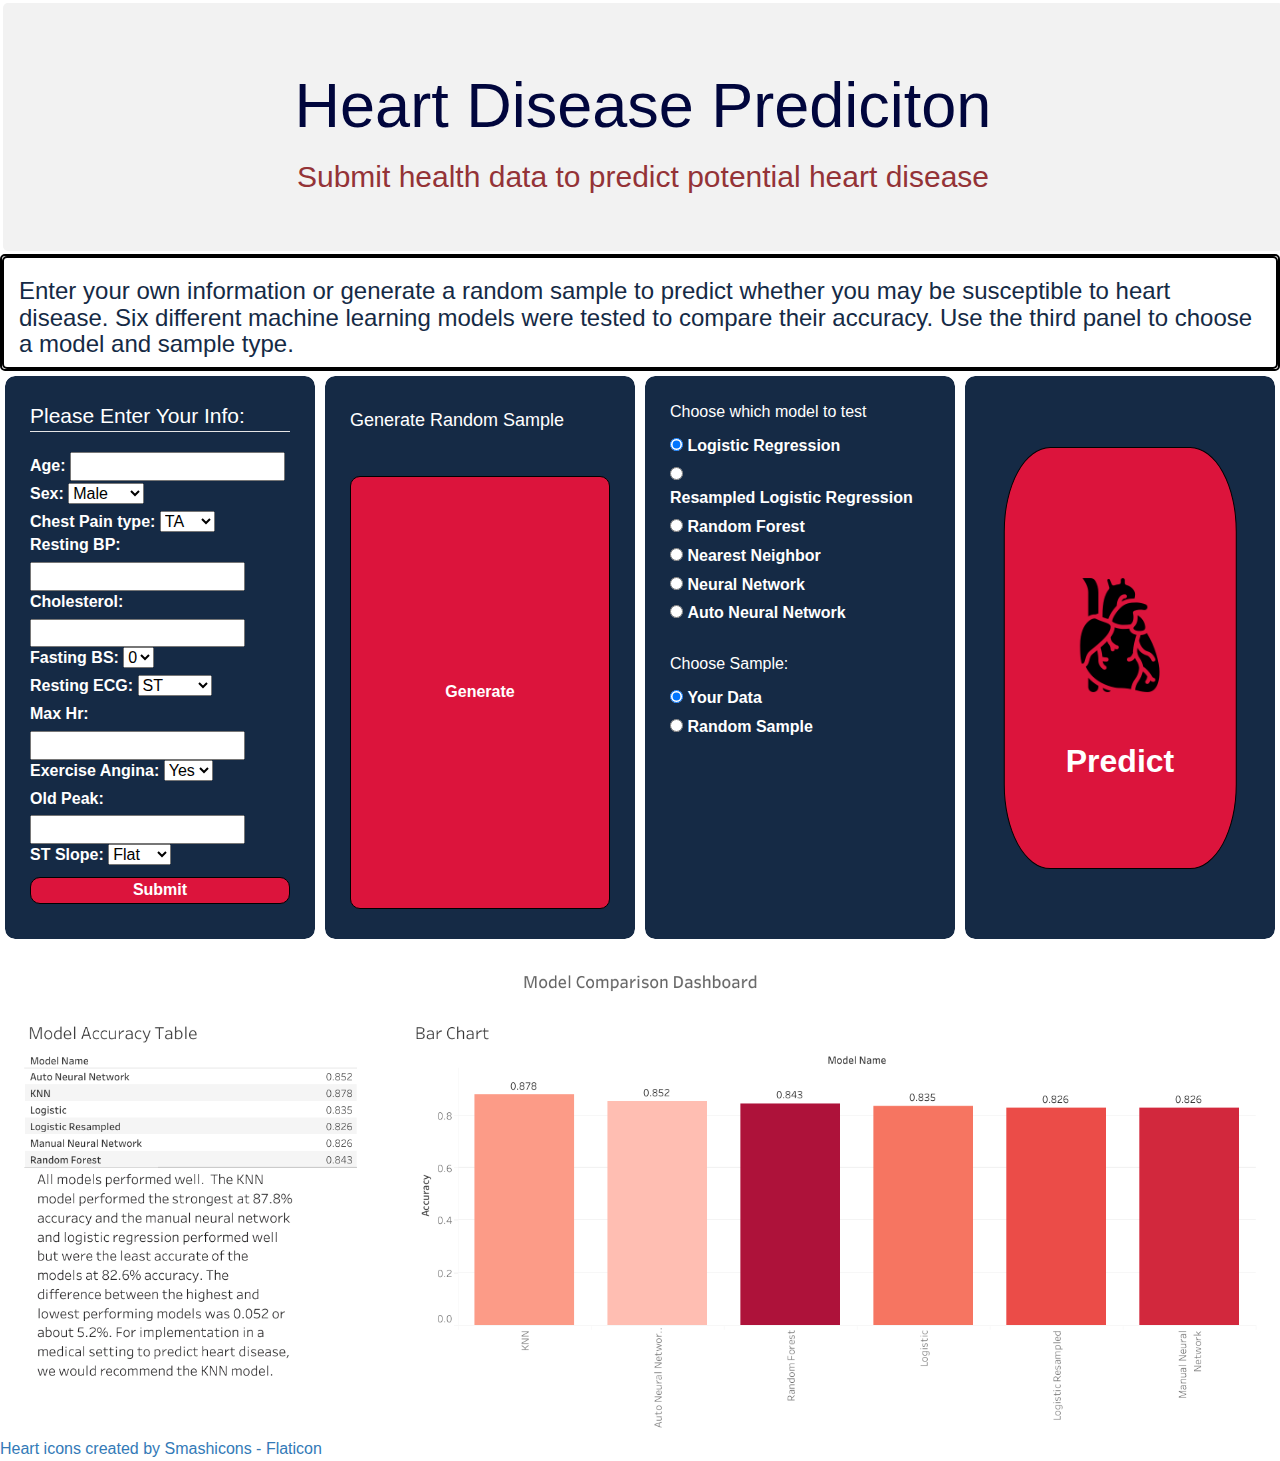
==== Web App/templates/index.html @ aee4b9ca "finished css" ====
<!DOCTYPE html>
<html lang="en">

<head>
  <meta charset="UTF-8">
  <meta name="viewport" content="width=device-width, initial-scale=1.0">
  <meta http-equiv="X-UA-Compatible" content="ie=edge">
  <title>Heart Disease Prediciton</title>
  <link rel="stylesheet" href="https://maxcdn.bootstrapcdn.com/bootstrap/3.3.7/css/bootstrap.min.css">
  <link rel="stylesheet" href="../static/css/style.css" />
  <link rel="icon" href="../static/css/heart.png" type="image/x-icon"/>
</head>

<body>
    <div class="container-fluid">
        <div class="row">
            <div class="col-md-12 jumbotron text-center" id="title-panel">
              <h1>Heart Disease Prediciton</h1>
              <h2 id="subtitle">Submit health data to predict potential heart disease</h2>
            </div>
        </div>
        <div class="row" id="info">
          <div class="col-md-12" id="info">
            <h3 id="info-text">Enter your own information or generate a random sample to predict whether you may be susceptible to heart disease. Six different machine learning models were tested to compare their accuracy. Use the third panel to choose a model and sample type.</h3>
          </div>
        </div>
        <div class="row display-flex" id="predictor">
            <div class="col-md-3" id="input-data">
                <form>
                    <legend>Please Enter Your Info: </legend>
                      <label for="age">Age:</label>
                      <input type="number" id="age" name="age"></input><br>
                      <label for="sex">Sex:</label>
                      <select id="sex" name="sex">
                        <option value="M">Male</option>
                        <option value="F">Female</option>
                      </select><br>
                      <label for="age">Chest Pain type:</select>
                      <select id="chest-pain" name="chest-pain">
                        <option value="TA">TA</option>
                        <option value="NAP">NAP</option>
                        <option value="ATA">ATA</option>
                        <option value="ASY">ASY</option>
                      </select><br>
                      <label for="rest-bp">Resting BP: </label>
                      <input type="number" id="rest-bp" name="rest-bp"></input><br>
                      <label for="chol">Cholesterol:</label>
                      <input type="number" id="chol" name="chol"></input><br>
                      <label for="fast-bs">Fasting BS:</label>
                      <select id="fast-bs" name="fast-bs">
                        <option value="0">0</option>
                        <option value="1">1</option>
                      </select><br>
                      <label for="rest-ecg">Resting ECG:</label>
                      <select id="rest-ecg" name="rest-ecg">
                        <option value="ST">ST</option>
                        <option value="LVH">LVH</option>
                        <option value="Normal">Normal</option>
                      </select><br>
                      <label for="max-hr">Max Hr:</label>
                      <input type="number" id="max-hr" name="max-hr"></input><br>
                      <label for="exer-ang">Exercise Angina:</label>
                      <select id="exer-ang" name="exer-ang">
                        <option value="Y">Yes</option>
                        <option value="N">No</option>
                      </select><br>
                      <label for="oldpeak">Old Peak:</label>
                      <input type="number" id="oldpeak" name="oldpeak"></input><br>
                      <label for="st-slope">ST Slope:</label>
                      <select id="st-slope" name="st-slope">
                        <option value="Flat">Flat</option>
                        <option value="Up">Up</option>
                        <option value="Down">Down</option>
                      </select><br>
                </form>
                <button id="user-submit">Submit</button>
            </div>
            <div class="col-md-3" id="create-random-person">
                <h4>Generate Random Sample</h4>
                <div id="sample-metadata-random" class="panel-body"></div>
                <button id="random-person">Generate</button>
            </div>
            <div class="col-md-3" id="choose-model-panel">
              <p>Choose which model to test</p>
              <form>
                <input type="radio" id="log-reg" value="log-reg" name="choose-model" checked="checked">
                <label for="log-reg">Logistic Regression</label><br>
                <input type="radio" id="re-log-reg" value="re-log-reg" name="choose-model">
                <label for="re-log-reg">Resampled Logistic Regression</label><br>
                <input type="radio" id="rand-for" value="rand-for" name="choose-model">
                <label for="rand-for">Random Forest</label><br>
                <input type="radio" id="knn" value="knn" name="choose-model">
                <label for="knn">Nearest Neighbor</label><br>
                <input type="radio" id="neur-net" value="neur-net" name="choose-model">
                <label for="neur-net">Neural Network</label><br>
                <input type="radio" id="auto-neur-net" value="auto-neur-net" name="choose-model">
                <label for="auto-neur-net">Auto Neural Network</label><br>
              </form><br>
              <p>Choose Sample: </p>
              <form>
                <input type="radio" id="user-input" value="user" name="choose-sample" checked="checked">
                <label for="user-input">Your Data</label><br>
                <input type="radio" id="rand-samp" value="random" name="choose-sample">
                <label for="rand-samp">Random Sample</label>
              </form>
            </div>
            <div class="col-md-3" id="result-panel">
              <form id="send-to-flask" action="/log_res" method="post" name="send-to-flask">
                <input type='hidden' id='hidden-age' name='hidden-age'/>
                <input type='hidden' id='hidden-sex' name='hidden-sex'/>
                <input type='hidden' id='hidden-chest-pain' name='hidden-chest-pain'/>
                <input type='hidden' id='hidden-resting-BP' name='hidden-resting-BP'/>
                <input type='hidden' id='hidden-chol' name='hidden-chol'/>
                <input type='hidden' id='hidden-fast-BS' name='hidden-fast-BS'/>
                <input type='hidden' id='hidden-rest-ECG' name='hidden-rest-ECG'/>
                <input type='hidden' id='hidden-max-HR' name='hidden-max-HR'/>
                <input type='hidden' id='hidden-exer-ang' name='hidden-exer-ang'/>
                <input type='hidden' id='hidden-oldpeak' name='hidden-oldpeak'/>
                <input type='hidden' id='hidden-slop-ST' name='hidden-slop-ST'/>
              </form>
              <button type='submit' form='send-to-flask' id="run-model" value="submit"><img src="../static/css/heart.png" id="heart-button"><br>Predict</button>
            </div>
        </div>
        <div class="row" id="visuals">
          <div class="col-md-12">
            <img src="../../model_comparison_dashboard.png" id="accuract-table"></img>
          </div>
        </div>
    </div>

  <script src="https://d3js.org/d3.v7.min.js"></script>
  <script src="https://cdn.plot.ly/plotly-latest.min.js"></script>
  <script src="../static/js/app.js"></script>
  <a href="https://www.flaticon.com/free-icons/heart" title="heart icons">Heart icons created by Smashicons - Flaticon</a>
</body>

</html>
---- Web App/static/css/style.css ----
@font-face {
    font-family: "Benton Sans";
    src:
      url("https://assets.staticlp.com/javascripts/2c8c3478-e1ba-4af3-bfd0-9fea259fc17f-3.woff") format("woff"),
      url("https://assets.staticlp.com/javascripts/2c8c3478-e1ba-4af3-bfd0-9fea259fc17f-1.ttf") format("truetype");
    font-style: normal;
    font-stretch: normal;
    // font-weight: var(--font-weight-light, 300);
    font-weight: 300;
    font-display: swap;
}

html,body,legend,h1,h2,h4,h5 {
    font-family: "Benton Sans",
    sans-serif;
    color: white;
}
body {
    background-color: white;
    font-size: medium;
}

label {
    color:white
}

select {
    color: black;
    font-weight: normal;
}

input {
    color:black;
    font-weight: normal;
}

button {
    width: 100%;
    height: 100%;
    background-color:crimson;
    box-sizing: border-box;
    border: 1px solid black;
    border-radius: 10px;
    color:white;
    font-size: medium;
    padding: 1px;
    margin: 5px;
    margin-left: 0;
    font-weight: bold;
}
img {
    max-width: 100%;
    max-height: 100%;
    object-fit:contain;
}

.container {
    background-color: white;
}

.row.display-flex {
    display: flex;
    flex-wrap: wrap;
}
  
.row.display-flex > [class*='col-'] {
    display: flex;
    flex-direction: column;
}

.col-md-3 {
    box-sizing: border-box;
    border: 5px solid white;
    border-radius: 15px;
    background-clip:padding-box;
    margin: 0 auto;
    text-align:justify;
    display: inline-block;
    background-color: rgb(21, 42, 69);
    padding: 25px;
}
#info {
    border: 2px solid black;
    border-radius: 5px;
    border-width: 2px;
    color:rgb(21, 42, 69);   
}

#info-type {
    color:rgb(21, 42, 69); 
}

#title-panel {
    background-color: #f2f2f2;
    color: rgb(1, 6, 61);
    margin: 3px;
    /* border: 2px solid black; */
    border-radius: 5px;
    border-width: 2px;
    font-size: x-large;
    font-weight: bolder;
}
#subtitle {
    color:rgb(148, 51, 55)
}
#input-data {
    /* background-color: teal; */
    font-size: medium;
    color:black;
}
#user-submit {
    width: 100%;
    height: 100%;
}
#create-random-person {
    /* background-color: steelblue; */
    color:white;
}
#choose-model-panel {
    /* background-color: orange; */
    color: white;
}
#result-panel {
    /* background-color: rgb(35, 145, 35); */
    color: white;
}
#run-model {
    width: 75%;
    height: 75%;
    border-radius: 20%;
    margin: 0;
    position: absolute;
    top: 50%;
    left: 50%;
    -ms-transform: translate(-50%, -50%);
    transform: translate(-50%, -50%);
    font-size:xx-large;
    align-items: center;
}
#heart-button {
    width: 50%;
    height: 50%;
}
#accuracy-table {
    box-sizing: border-box;
    border: 1px solid black;
    border-radius: 10px;
    background-clip:padding-box;
}
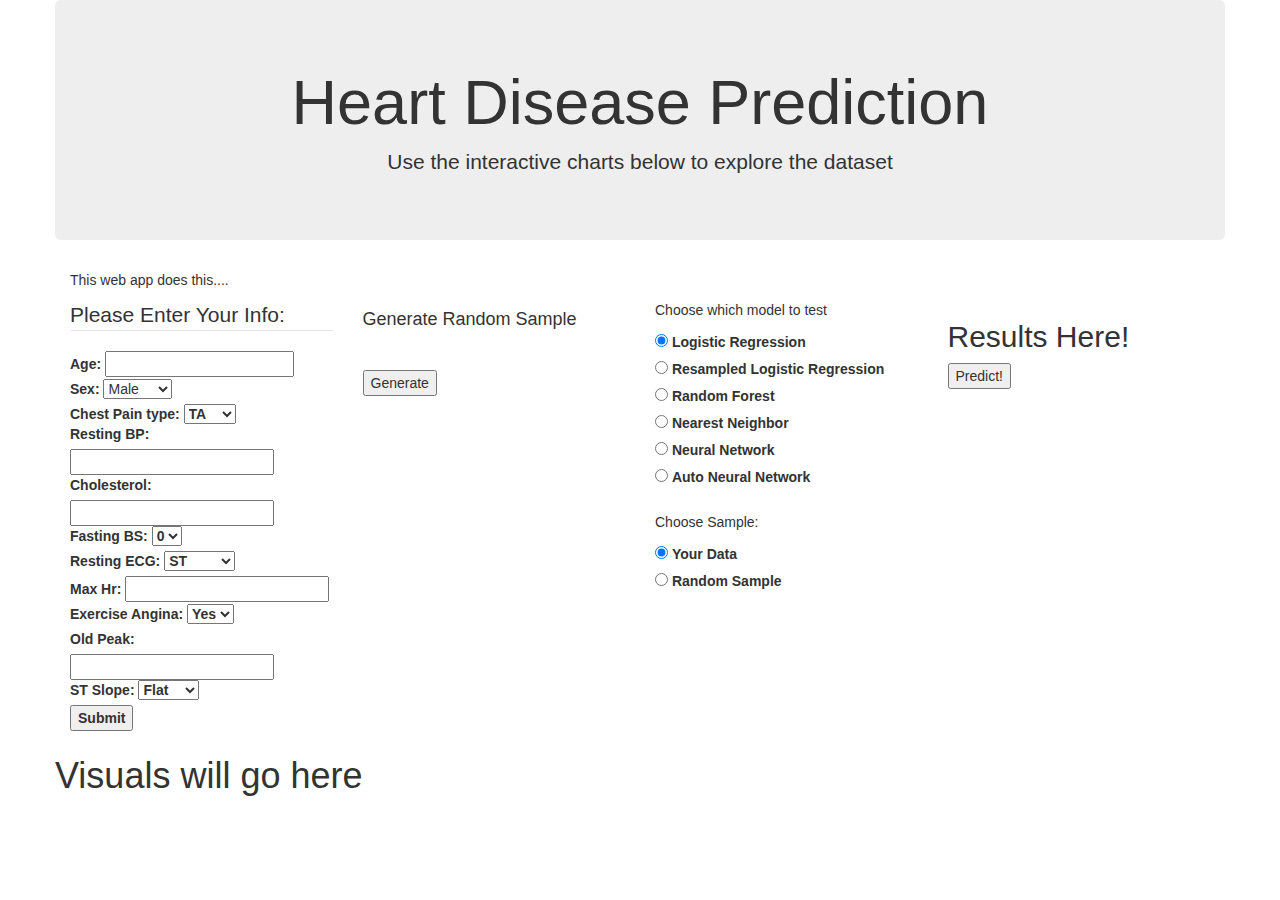
==== commit 3ad3b4e6: "updated web app files, only problem left is nn_models not returning right preds" ====
--- a/Web App/templates/index.html
+++ b/Web App/templates/index.html
@@ -5,28 +5,27 @@
   <meta charset="UTF-8">
   <meta name="viewport" content="width=device-width, initial-scale=1.0">
   <meta http-equiv="X-UA-Compatible" content="ie=edge">
-  <title>Heart Disease Prediciton</title>
+  <title>Heart Disease Prediction</title>
   <link rel="stylesheet" href="https://maxcdn.bootstrapcdn.com/bootstrap/3.3.7/css/bootstrap.min.css">
-  <link rel="stylesheet" href="../static/css/style.css" />
-  <link rel="icon" href="../static/css/heart.png" type="image/x-icon"/>
+  <link rel="stylesheet" href="static/css/style.css" />
 </head>
 
 <body>
-    <div class="container-fluid">
+    <div class="container">
         <div class="row">
             <div class="col-md-12 jumbotron text-center" id="title-panel">
-              <h1>Heart Disease Prediciton</h1>
-              <h2 id="subtitle">Submit health data to predict potential heart disease</h2>
+              <h1>Heart Disease Prediction</h1>
+              <p>Use the interactive charts below to explore the dataset</p>
             </div>
         </div>
         <div class="row" id="info">
           <div class="col-md-12" id="info">
-            <h3 id="info-text">Enter your own information or generate a random sample to predict whether you may be susceptible to heart disease. Six different machine learning models were tested to compare their accuracy. Use the third panel to choose a model and sample type.</h3>
+            <p>This web app does this....</p>
           </div>
         </div>
-        <div class="row display-flex" id="predictor">
+        <div class="row" id="predictor">
             <div class="col-md-3" id="input-data">
-                <form>
+                <form action="/model1" method="post">
                     <legend>Please Enter Your Info: </legend>
                       <label for="age">Age:</label>
                       <input type="number" id="age" name="age"></input><br>
@@ -72,8 +71,9 @@
                         <option value="Up">Up</option>
                         <option value="Down">Down</option>
                       </select><br>
+                      <!-- <input type="submit" id="user-submit" value="Submit"> -->
+                      <button type="button" id="user-submit">Submit</button>
                 </form>
-                <button id="user-submit">Submit</button>
             </div>
             <div class="col-md-3" id="create-random-person">
                 <h4>Generate Random Sample</h4>
@@ -101,10 +101,11 @@
                 <input type="radio" id="user-input" value="user" name="choose-sample" checked="checked">
                 <label for="user-input">Your Data</label><br>
                 <input type="radio" id="rand-samp" value="random" name="choose-sample">
-                <label for="rand-samp">Random Sample</label>
+                <label for="rand-samp">Random Sample</label><br>
               </form>
             </div>
             <div class="col-md-3" id="result-panel">
+              <h2>Results Here!</h2>
               <form id="send-to-flask" action="/log_res" method="post" name="send-to-flask">
                 <input type='hidden' id='hidden-age' name='hidden-age'/>
                 <input type='hidden' id='hidden-sex' name='hidden-sex'/>
@@ -118,20 +119,17 @@
                 <input type='hidden' id='hidden-oldpeak' name='hidden-oldpeak'/>
                 <input type='hidden' id='hidden-slop-ST' name='hidden-slop-ST'/>
               </form>
-              <button type='submit' form='send-to-flask' id="run-model" value="submit"><img src="../static/css/heart.png" id="heart-button"><br>Predict</button>
+              <button type='submit' form='send-to-flask' id="run-model" value="submit">Predict!</button>
             </div>
         </div>
         <div class="row" id="visuals">
-          <div class="col-md-12">
-            <img src="../../model_comparison_dashboard.png" id="accuract-table"></img>
-          </div>
+          <h1>Visuals will go here</h1>
         </div>
     </div>
 
   <script src="https://d3js.org/d3.v7.min.js"></script>
   <script src="https://cdn.plot.ly/plotly-latest.min.js"></script>
-  <script src="../static/js/app.js"></script>
-  <a href="https://www.flaticon.com/free-icons/heart" title="heart icons">Heart icons created by Smashicons - Flaticon</a>
+  <script src="./static/js/app.js"></script>
 </body>
 
 </html>
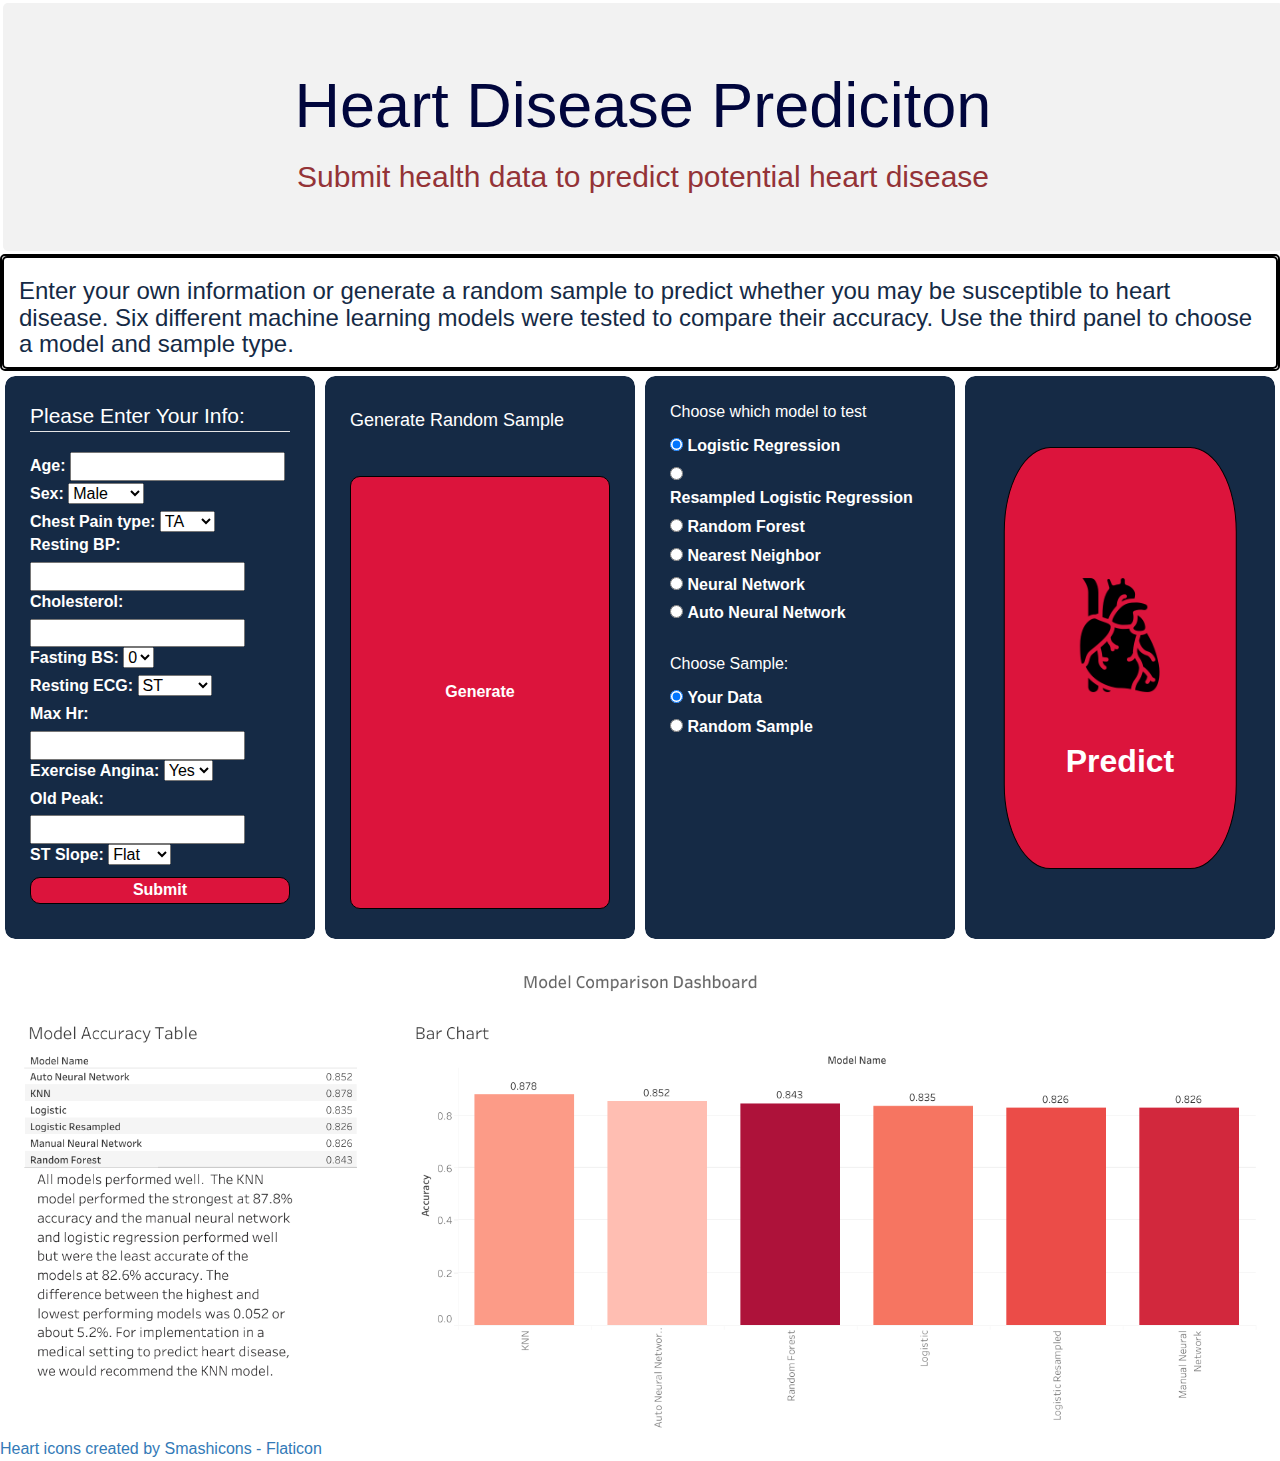
==== commit 58ec6f0b: "Merge branch 'webapp_jp' into borna" ====
--- a/Web App/templates/index.html
+++ b/Web App/templates/index.html
@@ -7,25 +7,26 @@
   <meta http-equiv="X-UA-Compatible" content="ie=edge">
   <title>Heart Disease Prediction</title>
   <link rel="stylesheet" href="https://maxcdn.bootstrapcdn.com/bootstrap/3.3.7/css/bootstrap.min.css">
-  <link rel="stylesheet" href="static/css/style.css" />
+  <link rel="stylesheet" href="../static/css/style.css" />
+  <link rel="icon" href="../static/css/heart.png" type="image/x-icon"/>
 </head>
 
 <body>
-    <div class="container">
+    <div class="container-fluid">
         <div class="row">
             <div class="col-md-12 jumbotron text-center" id="title-panel">
-              <h1>Heart Disease Prediction</h1>
-              <p>Use the interactive charts below to explore the dataset</p>
+              <h1>Heart Disease Prediciton</h1>
+              <h2 id="subtitle">Submit health data to predict potential heart disease</h2>
             </div>
         </div>
         <div class="row" id="info">
           <div class="col-md-12" id="info">
-            <p>This web app does this....</p>
+            <h3 id="info-text">Enter your own information or generate a random sample to predict whether you may be susceptible to heart disease. Six different machine learning models were tested to compare their accuracy. Use the third panel to choose a model and sample type.</h3>
           </div>
         </div>
-        <div class="row" id="predictor">
+        <div class="row display-flex" id="predictor">
             <div class="col-md-3" id="input-data">
-                <form action="/model1" method="post">
+                <form>
                     <legend>Please Enter Your Info: </legend>
                       <label for="age">Age:</label>
                       <input type="number" id="age" name="age"></input><br>
@@ -71,9 +72,8 @@
                         <option value="Up">Up</option>
                         <option value="Down">Down</option>
                       </select><br>
-                      <!-- <input type="submit" id="user-submit" value="Submit"> -->
-                      <button type="button" id="user-submit">Submit</button>
                 </form>
+                <button id="user-submit">Submit</button>
             </div>
             <div class="col-md-3" id="create-random-person">
                 <h4>Generate Random Sample</h4>
@@ -101,11 +101,10 @@
                 <input type="radio" id="user-input" value="user" name="choose-sample" checked="checked">
                 <label for="user-input">Your Data</label><br>
                 <input type="radio" id="rand-samp" value="random" name="choose-sample">
-                <label for="rand-samp">Random Sample</label><br>
+                <label for="rand-samp">Random Sample</label>
               </form>
             </div>
             <div class="col-md-3" id="result-panel">
-              <h2>Results Here!</h2>
               <form id="send-to-flask" action="/log_res" method="post" name="send-to-flask">
                 <input type='hidden' id='hidden-age' name='hidden-age'/>
                 <input type='hidden' id='hidden-sex' name='hidden-sex'/>
@@ -119,17 +118,20 @@
                 <input type='hidden' id='hidden-oldpeak' name='hidden-oldpeak'/>
                 <input type='hidden' id='hidden-slop-ST' name='hidden-slop-ST'/>
               </form>
-              <button type='submit' form='send-to-flask' id="run-model" value="submit">Predict!</button>
+              <button type='submit' form='send-to-flask' id="run-model" value="submit"><img src="../static/css/heart.png" id="heart-button"><br>Predict</button>
             </div>
         </div>
         <div class="row" id="visuals">
-          <h1>Visuals will go here</h1>
+          <div class="col-md-12">
+            <img src="../../model_comparison_dashboard.png" id="accuract-table"></img>
+          </div>
         </div>
     </div>
 
   <script src="https://d3js.org/d3.v7.min.js"></script>
   <script src="https://cdn.plot.ly/plotly-latest.min.js"></script>
-  <script src="./static/js/app.js"></script>
+  <script src="../static/js/app.js"></script>
+  <a href="https://www.flaticon.com/free-icons/heart" title="heart icons">Heart icons created by Smashicons - Flaticon</a>
 </body>
 
 </html>
--- a/Web App/static/css/style.css
+++ b/Web App/static/css/style.css
@@ -0,0 +1,149 @@
+@font-face {
+    font-family: "Benton Sans";
+    src:
+      url("https://assets.staticlp.com/javascripts/2c8c3478-e1ba-4af3-bfd0-9fea259fc17f-3.woff") format("woff"),
+      url("https://assets.staticlp.com/javascripts/2c8c3478-e1ba-4af3-bfd0-9fea259fc17f-1.ttf") format("truetype");
+    font-style: normal;
+    font-stretch: normal;
+    // font-weight: var(--font-weight-light, 300);
+    font-weight: 300;
+    font-display: swap;
+}
+
+html,body,legend,h1,h2,h4,h5 {
+    font-family: "Benton Sans",
+    sans-serif;
+    color: white;
+}
+body {
+    background-color: white;
+    font-size: medium;
+}
+
+label {
+    color:white
+}
+
+select {
+    color: black;
+    font-weight: normal;
+}
+
+input {
+    color:black;
+    font-weight: normal;
+}
+
+button {
+    width: 100%;
+    height: 100%;
+    background-color:crimson;
+    box-sizing: border-box;
+    border: 1px solid black;
+    border-radius: 10px;
+    color:white;
+    font-size: medium;
+    padding: 1px;
+    margin: 5px;
+    margin-left: 0;
+    font-weight: bold;
+}
+img {
+    max-width: 100%;
+    max-height: 100%;
+    object-fit:contain;
+}
+
+.container {
+    background-color: white;
+}
+
+.row.display-flex {
+    display: flex;
+    flex-wrap: wrap;
+}
+  
+.row.display-flex > [class*='col-'] {
+    display: flex;
+    flex-direction: column;
+}
+
+.col-md-3 {
+    box-sizing: border-box;
+    border: 5px solid white;
+    border-radius: 15px;
+    background-clip:padding-box;
+    margin: 0 auto;
+    text-align:justify;
+    display: inline-block;
+    background-color: rgb(21, 42, 69);
+    padding: 25px;
+}
+#info {
+    border: 2px solid black;
+    border-radius: 5px;
+    border-width: 2px;
+    color:rgb(21, 42, 69);   
+}
+
+#info-type {
+    color:rgb(21, 42, 69); 
+}
+
+#title-panel {
+    background-color: #f2f2f2;
+    color: rgb(1, 6, 61);
+    margin: 3px;
+    /* border: 2px solid black; */
+    border-radius: 5px;
+    border-width: 2px;
+    font-size: x-large;
+    font-weight: bolder;
+}
+#subtitle {
+    color:rgb(148, 51, 55)
+}
+#input-data {
+    /* background-color: teal; */
+    font-size: medium;
+    color:black;
+}
+#user-submit {
+    width: 100%;
+    height: 100%;
+}
+#create-random-person {
+    /* background-color: steelblue; */
+    color:white;
+}
+#choose-model-panel {
+    /* background-color: orange; */
+    color: white;
+}
+#result-panel {
+    /* background-color: rgb(35, 145, 35); */
+    color: white;
+}
+#run-model {
+    width: 75%;
+    height: 75%;
+    border-radius: 20%;
+    margin: 0;
+    position: absolute;
+    top: 50%;
+    left: 50%;
+    -ms-transform: translate(-50%, -50%);
+    transform: translate(-50%, -50%);
+    font-size:xx-large;
+    align-items: center;
+}
+#heart-button {
+    width: 50%;
+    height: 50%;
+}
+#accuracy-table {
+    box-sizing: border-box;
+    border: 1px solid black;
+    border-radius: 10px;
+    background-clip:padding-box;
+}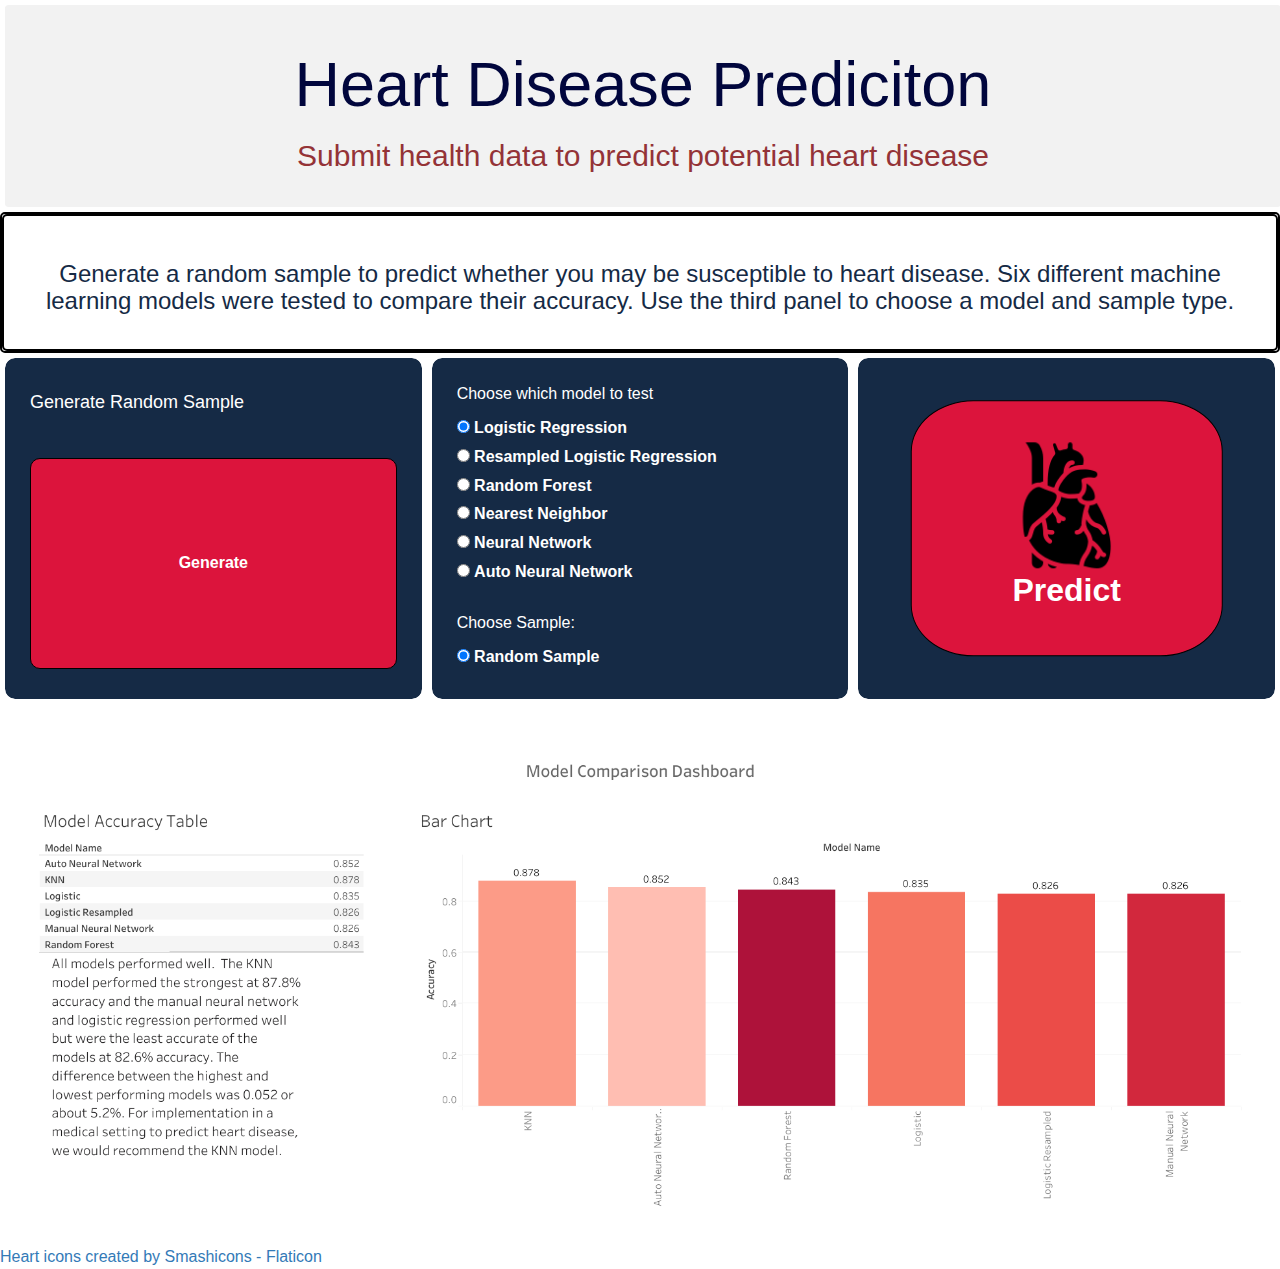
==== commit 835c35d3: "fixed aesthetics" ====
--- a/Web App/templates/index.html
+++ b/Web App/templates/index.html
@@ -21,11 +21,12 @@
         </div>
         <div class="row" id="info">
           <div class="col-md-12" id="info">
-            <h3 id="info-text">Enter your own information or generate a random sample to predict whether you may be susceptible to heart disease. Six different machine learning models were tested to compare their accuracy. Use the third panel to choose a model and sample type.</h3>
+            <h3 id="info-text">Generate a random sample to predict whether you may be susceptible to heart disease. Six different machine learning models were tested to compare their accuracy. Use the third panel to choose a model and sample type.</h3>
           </div>
         </div>
         <div class="row display-flex" id="predictor">
-            <div class="col-md-3" id="input-data">
+          <!-- rip -->
+            <!-- <div class="col-md-3" id="input-data">
                 <form>
                     <legend>Please Enter Your Info: </legend>
                       <label for="age">Age:</label>
@@ -74,13 +75,13 @@
                       </select><br>
                 </form>
                 <button id="user-submit">Submit</button>
-            </div>
-            <div class="col-md-3" id="create-random-person">
+            </div> -->
+            <div class="col-md-4" id="create-random-person">
                 <h4>Generate Random Sample</h4>
                 <div id="sample-metadata-random" class="panel-body"></div>
                 <button id="random-person">Generate</button>
             </div>
-            <div class="col-md-3" id="choose-model-panel">
+            <div class="col-md-4" id="choose-model-panel">
               <p>Choose which model to test</p>
               <form>
                 <input type="radio" id="log-reg" value="log-reg" name="choose-model" checked="checked">
@@ -98,13 +99,13 @@
               </form><br>
               <p>Choose Sample: </p>
               <form>
-                <input type="radio" id="user-input" value="user" name="choose-sample" checked="checked">
-                <label for="user-input">Your Data</label><br>
-                <input type="radio" id="rand-samp" value="random" name="choose-sample">
+                <input type="hidden" id="user-input" value="user" name="choose-sample" >
+                <!-- <label for="user-input">Your Data</label><br> -->
+                <input type="radio" id="rand-samp" value="random" name="choose-sample" checked="checked">
                 <label for="rand-samp">Random Sample</label>
               </form>
             </div>
-            <div class="col-md-3" id="result-panel">
+            <div class="col-md-4" id="result-panel">
               <form id="send-to-flask" action="/log_res" method="post" name="send-to-flask">
                 <input type='hidden' id='hidden-age' name='hidden-age'/>
                 <input type='hidden' id='hidden-sex' name='hidden-sex'/>
--- a/Web App/static/css/style.css
+++ b/Web App/static/css/style.css
@@ -68,7 +68,7 @@
     flex-direction: column;
 }
 
-.col-md-3 {
+.col-md-4 {
     box-sizing: border-box;
     border: 5px solid white;
     border-radius: 15px;
@@ -79,6 +79,18 @@
     background-color: rgb(21, 42, 69);
     padding: 25px;
 }
+
+.col-md-12 {
+    box-sizing: border-box;
+    border: 5px solid white;
+    border-radius: 15px;
+    background-clip:padding-box;
+    margin: 0 auto;
+    text-align:center;
+    display: inline-block;
+    padding: 25px;
+}
+
 #info {
     border: 2px solid black;
     border-radius: 5px;
@@ -146,4 +158,12 @@
     border: 1px solid black;
     border-radius: 10px;
     background-clip:padding-box;
+}
+
+#outcome {
+    background-color: rgb(21, 42, 69);
+}
+
+#go-back-button {
+    text-align: center;
 }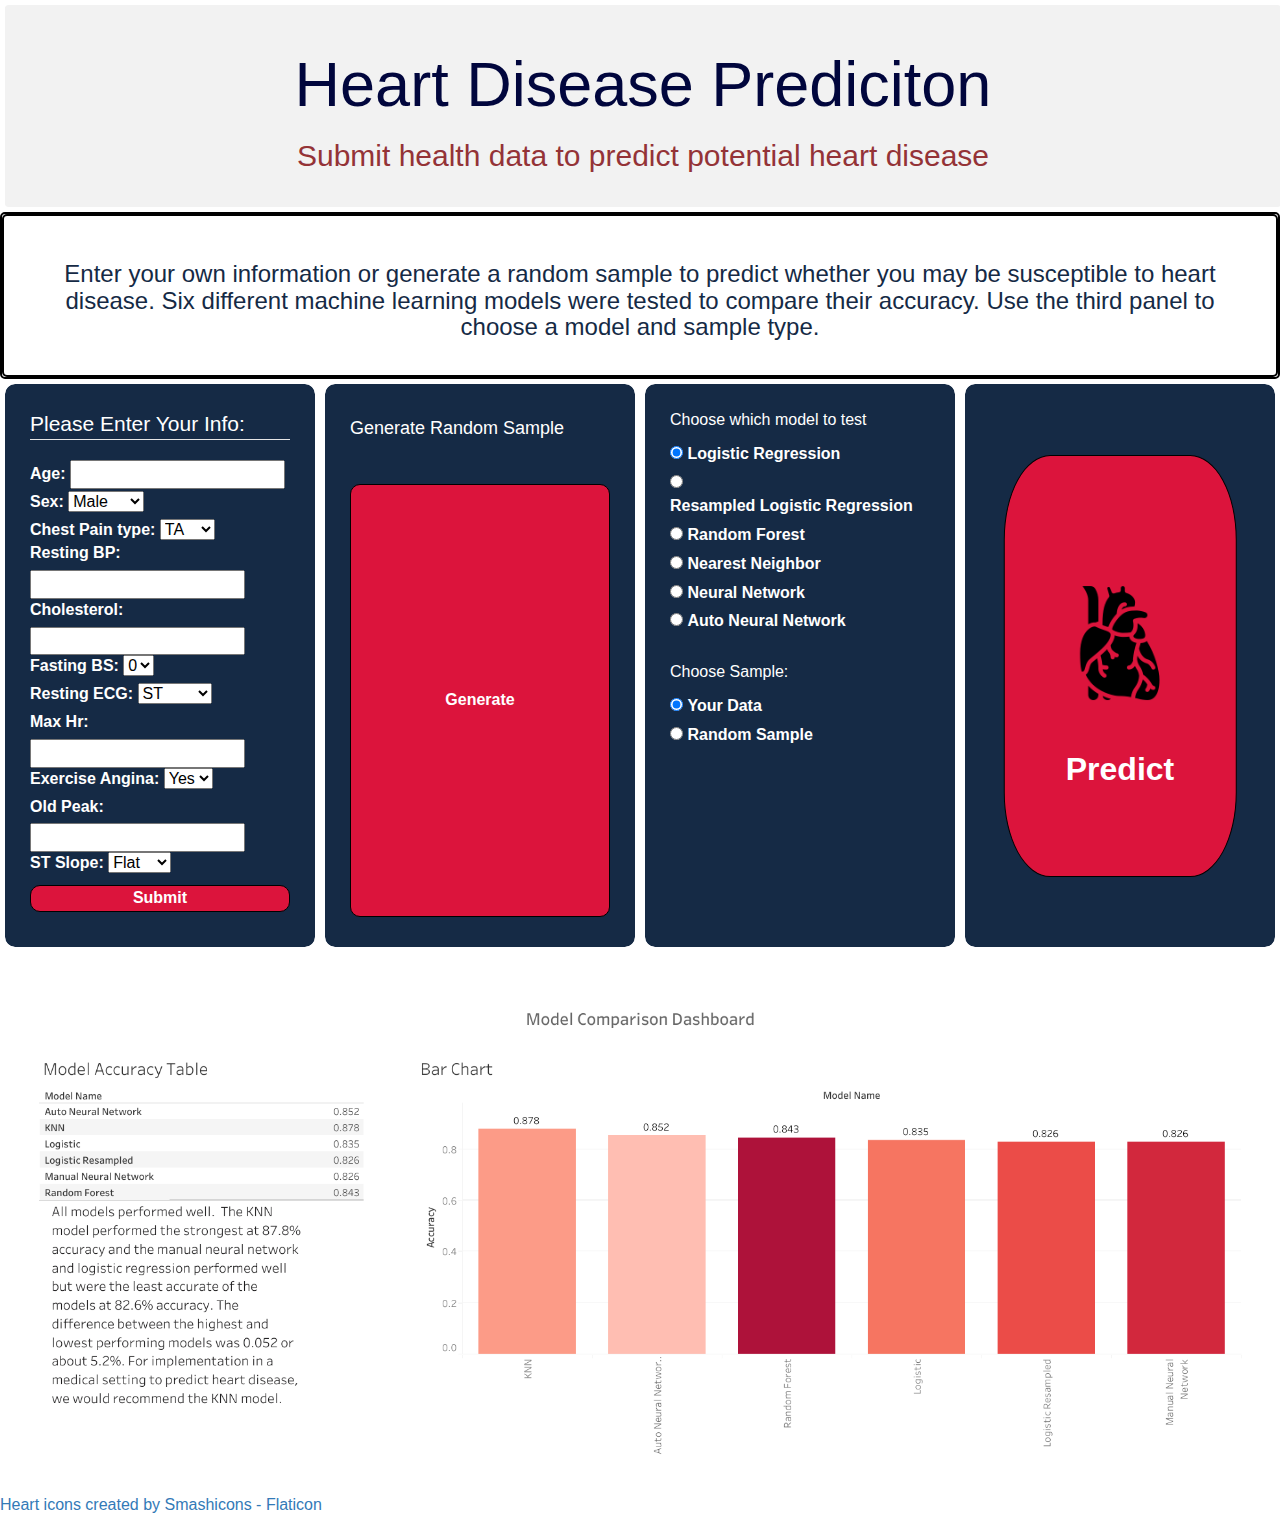
==== commit 10134596: "Merging main to branch" ====
--- a/Web App/templates/index.html
+++ b/Web App/templates/index.html
@@ -21,12 +21,11 @@
         </div>
         <div class="row" id="info">
           <div class="col-md-12" id="info">
-            <h3 id="info-text">Generate a random sample to predict whether you may be susceptible to heart disease. Six different machine learning models were tested to compare their accuracy. Use the third panel to choose a model and sample type.</h3>
+            <h3 id="info-text">Enter your own information or generate a random sample to predict whether you may be susceptible to heart disease. Six different machine learning models were tested to compare their accuracy. Use the third panel to choose a model and sample type.</h3>
           </div>
         </div>
         <div class="row display-flex" id="predictor">
-          <!-- rip -->
-            <!-- <div class="col-md-3" id="input-data">
+            <div class="col-md-3" id="input-data">
                 <form>
                     <legend>Please Enter Your Info: </legend>
                       <label for="age">Age:</label>
@@ -75,13 +74,13 @@
                       </select><br>
                 </form>
                 <button id="user-submit">Submit</button>
-            </div> -->
-            <div class="col-md-4" id="create-random-person">
+            </div>
+            <div class="col-md-3" id="create-random-person">
                 <h4>Generate Random Sample</h4>
                 <div id="sample-metadata-random" class="panel-body"></div>
                 <button id="random-person">Generate</button>
             </div>
-            <div class="col-md-4" id="choose-model-panel">
+            <div class="col-md-3" id="choose-model-panel">
               <p>Choose which model to test</p>
               <form>
                 <input type="radio" id="log-reg" value="log-reg" name="choose-model" checked="checked">
@@ -99,13 +98,13 @@
               </form><br>
               <p>Choose Sample: </p>
               <form>
-                <input type="hidden" id="user-input" value="user" name="choose-sample" >
-                <!-- <label for="user-input">Your Data</label><br> -->
-                <input type="radio" id="rand-samp" value="random" name="choose-sample" checked="checked">
+                <input type="radio" id="user-input" value="user" name="choose-sample" checked="checked">
+                <label for="user-input">Your Data</label><br>
+                <input type="radio" id="rand-samp" value="random" name="choose-sample">
                 <label for="rand-samp">Random Sample</label>
               </form>
             </div>
-            <div class="col-md-4" id="result-panel">
+            <div class="col-md-3" id="result-panel">
               <form id="send-to-flask" action="/log_res" method="post" name="send-to-flask">
                 <input type='hidden' id='hidden-age' name='hidden-age'/>
                 <input type='hidden' id='hidden-sex' name='hidden-sex'/>
--- a/Web App/static/css/style.css
+++ b/Web App/static/css/style.css
@@ -68,7 +68,7 @@
     flex-direction: column;
 }
 
-.col-md-4 {
+.col-md-3 {
     box-sizing: border-box;
     border: 5px solid white;
     border-radius: 15px;
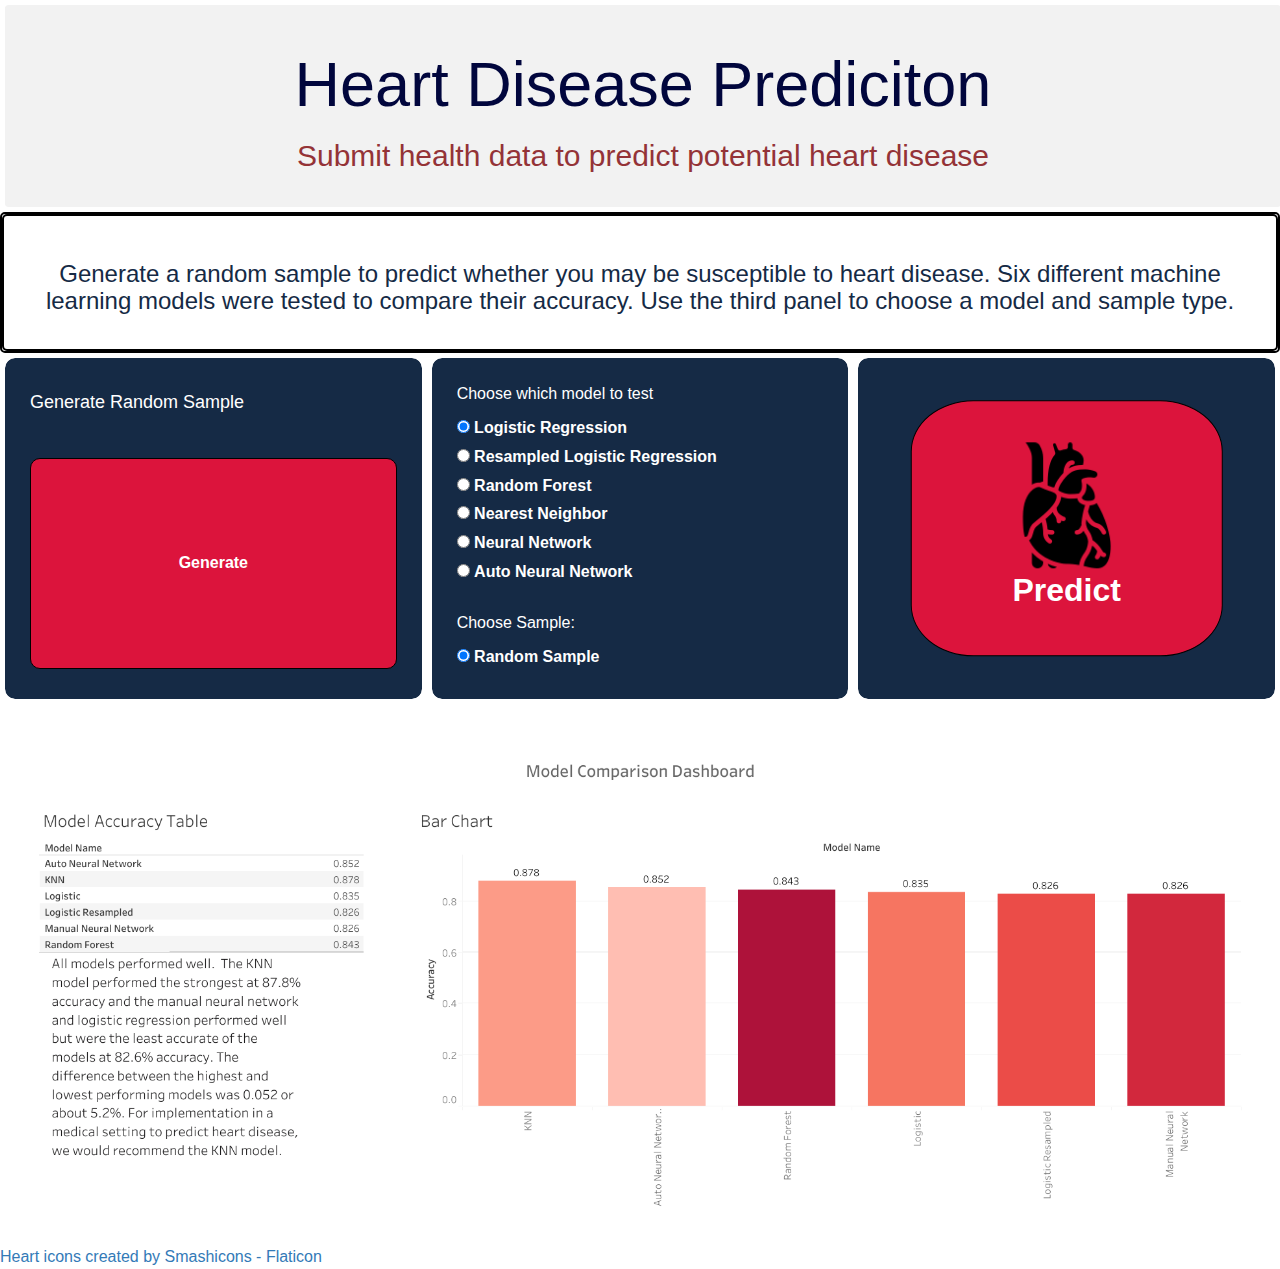
==== commit 0740f39e: "Merge branch 'main' into Mhaider" ====
--- a/Web App/templates/index.html
+++ b/Web App/templates/index.html
@@ -21,11 +21,12 @@
         </div>
         <div class="row" id="info">
           <div class="col-md-12" id="info">
-            <h3 id="info-text">Enter your own information or generate a random sample to predict whether you may be susceptible to heart disease. Six different machine learning models were tested to compare their accuracy. Use the third panel to choose a model and sample type.</h3>
+            <h3 id="info-text">Generate a random sample to predict whether you may be susceptible to heart disease. Six different machine learning models were tested to compare their accuracy. Use the third panel to choose a model and sample type.</h3>
           </div>
         </div>
         <div class="row display-flex" id="predictor">
-            <div class="col-md-3" id="input-data">
+          <!-- rip -->
+            <!-- <div class="col-md-3" id="input-data">
                 <form>
                     <legend>Please Enter Your Info: </legend>
                       <label for="age">Age:</label>
@@ -74,13 +75,13 @@
                       </select><br>
                 </form>
                 <button id="user-submit">Submit</button>
-            </div>
-            <div class="col-md-3" id="create-random-person">
+            </div> -->
+            <div class="col-md-4" id="create-random-person">
                 <h4>Generate Random Sample</h4>
                 <div id="sample-metadata-random" class="panel-body"></div>
                 <button id="random-person">Generate</button>
             </div>
-            <div class="col-md-3" id="choose-model-panel">
+            <div class="col-md-4" id="choose-model-panel">
               <p>Choose which model to test</p>
               <form>
                 <input type="radio" id="log-reg" value="log-reg" name="choose-model" checked="checked">
@@ -98,13 +99,13 @@
               </form><br>
               <p>Choose Sample: </p>
               <form>
-                <input type="radio" id="user-input" value="user" name="choose-sample" checked="checked">
-                <label for="user-input">Your Data</label><br>
-                <input type="radio" id="rand-samp" value="random" name="choose-sample">
+                <input type="hidden" id="user-input" value="user" name="choose-sample" >
+                <!-- <label for="user-input">Your Data</label><br> -->
+                <input type="radio" id="rand-samp" value="random" name="choose-sample" checked="checked">
                 <label for="rand-samp">Random Sample</label>
               </form>
             </div>
-            <div class="col-md-3" id="result-panel">
+            <div class="col-md-4" id="result-panel">
               <form id="send-to-flask" action="/log_res" method="post" name="send-to-flask">
                 <input type='hidden' id='hidden-age' name='hidden-age'/>
                 <input type='hidden' id='hidden-sex' name='hidden-sex'/>
--- a/Web App/static/css/style.css
+++ b/Web App/static/css/style.css
@@ -68,7 +68,7 @@
     flex-direction: column;
 }
 
-.col-md-3 {
+.col-md-4 {
     box-sizing: border-box;
     border: 5px solid white;
     border-radius: 15px;
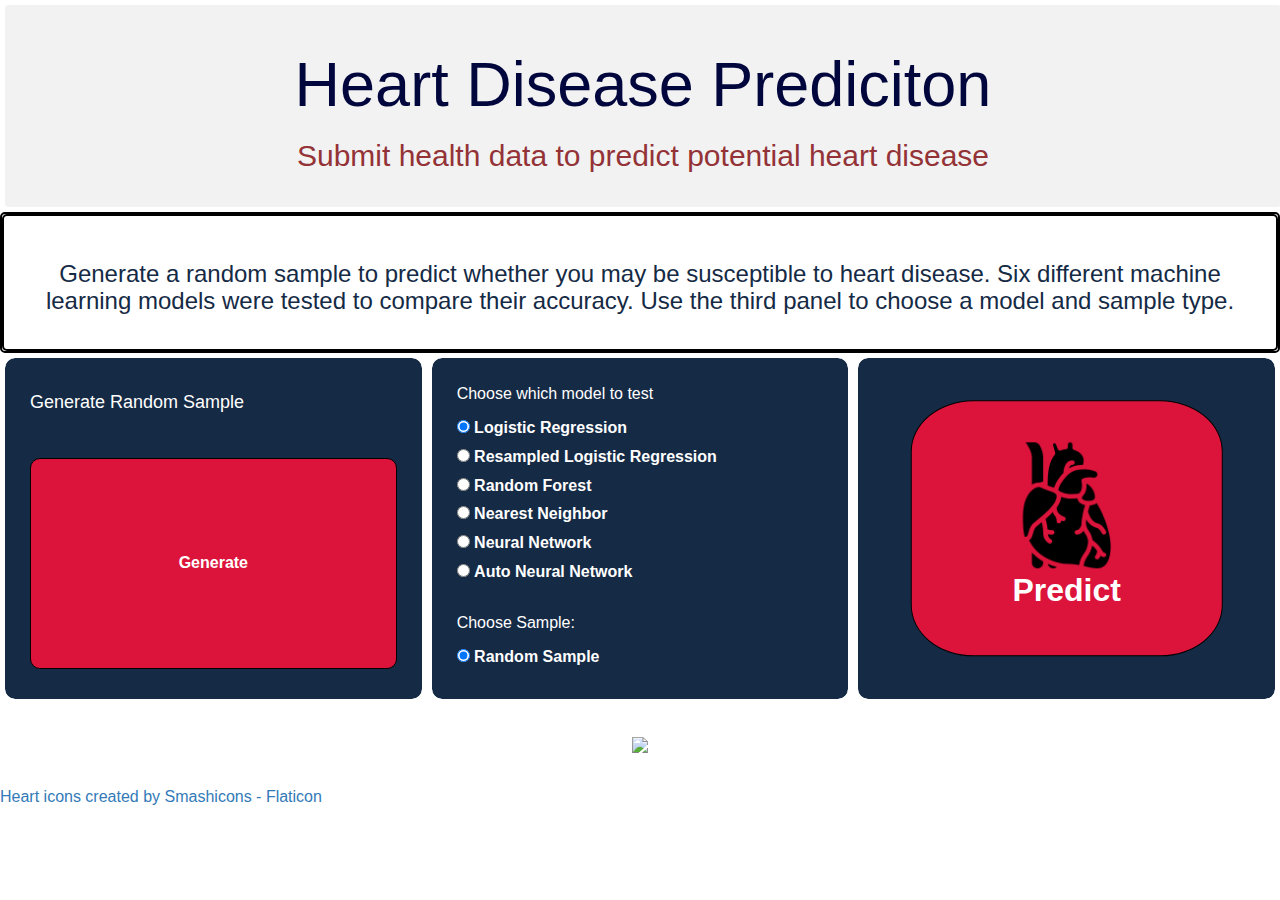
==== commit 81c3318f: "adding image changes" ====
--- a/Web App/templates/index.html
+++ b/Web App/templates/index.html
@@ -124,7 +124,7 @@
         </div>
         <div class="row" id="visuals">
           <div class="col-md-12">
-            <img src="../../model_comparison_dashboard.png" id="accuract-table"></img>
+            <img src= "{{url_for('static', filename='model_comparison_dashboard.png')}}" id="accuract-table"></img>
           </div>
         </div>
     </div>
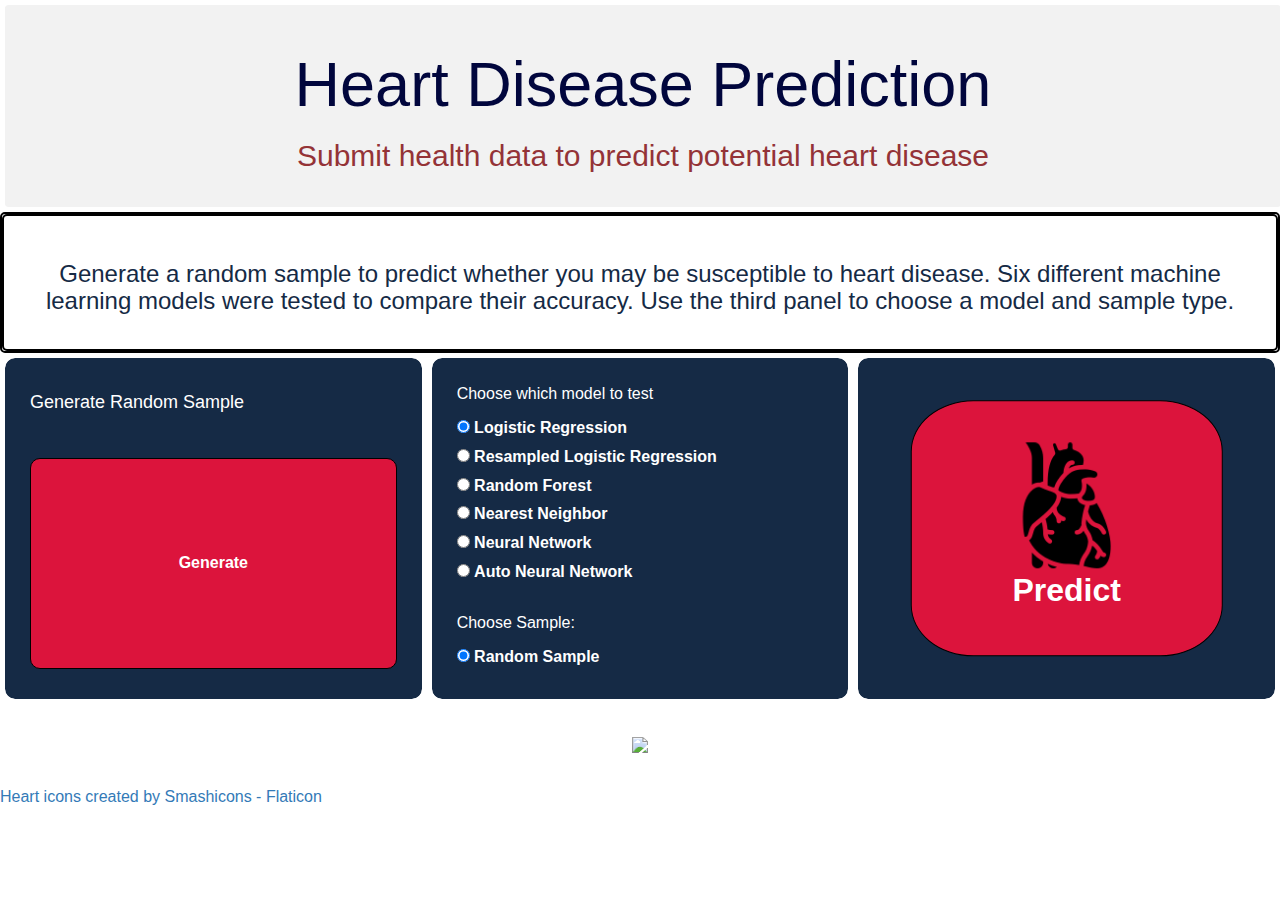
==== commit f956f418: "Edited HTML typo" ====
--- a/Web App/templates/index.html
+++ b/Web App/templates/index.html
@@ -15,7 +15,7 @@
     <div class="container-fluid">
         <div class="row">
             <div class="col-md-12 jumbotron text-center" id="title-panel">
-              <h1>Heart Disease Prediciton</h1>
+              <h1>Heart Disease Prediction</h1>
               <h2 id="subtitle">Submit health data to predict potential heart disease</h2>
             </div>
         </div>
